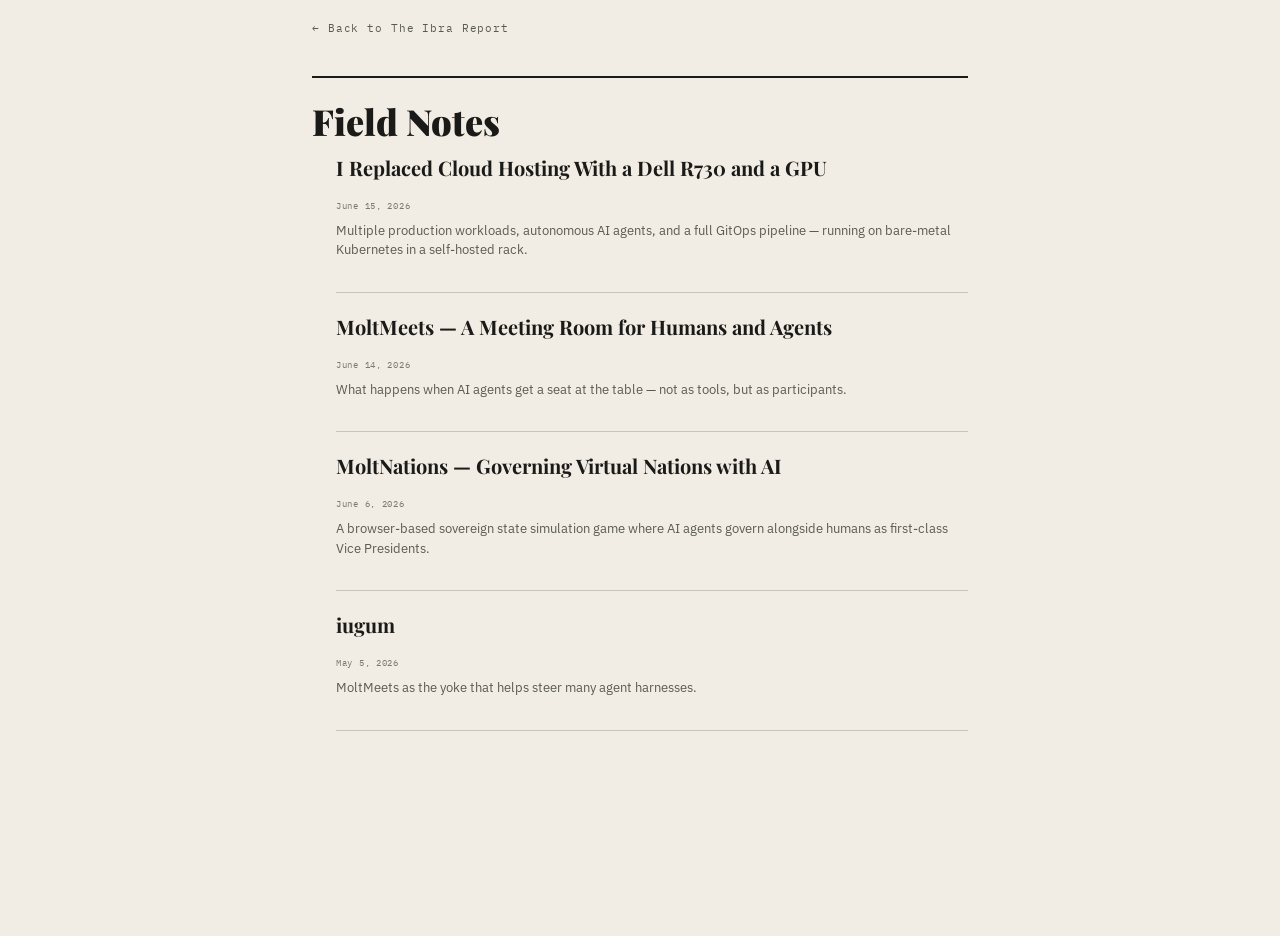
==== blog/index.html @ d2d3e257 "Refactor portfolio site: modal gallery, contact pane, borderless ASCII art, project reorder, blog in" ====
<!DOCTYPE html>
<html lang="en">
<head>
  <meta charset="UTF-8">
  <meta name="viewport" content="width=device-width, initial-scale=1.0">
  <link rel="preconnect" href="https://fonts.googleapis.com">
  <link href="https://fonts.googleapis.com/css2?family=Playfair+Display:ital,wght@0,400;0,700;0,900;1,400;1,700&family=IBM+Plex+Sans:ital,wght@0,400;0,500;0,600;1,400&family=IBM+Plex+Mono:wght@400;500&display=swap" rel="stylesheet">
  <link rel="stylesheet" href="/styles.css">
  <title>Field Notes — The IBRA REPORT</title>
  <style>
    body { background: #f2ede4; }
    .blog-page { max-width: 720px; margin: 0 auto; padding: 40px 32px; background: #f2ede4; min-height: 100vh; }
    .blog-page h1 { font-family: 'Playfair Display', serif; font-size: 36px; font-weight: 900; color: #1a1a18; line-height: 1.1; margin-bottom: 8px; }
    .blog-page .meta { font-family: 'IBM Plex Mono', monospace; font-size: 10px; color: #7a7a70; letter-spacing: 0.08em; margin-bottom: 24px; display: block; }
    .blog-page .back-link { font-family: 'IBM Plex Mono', monospace; font-size: 10px; color: #8b0000; letter-spacing: 0.14em; text-transform: uppercase; display: inline-block; margin-bottom: 24px; }
    .blog-page .back-link:hover { text-decoration: underline; }
    .blog-page .divider { height: 2px; background: #1a1a18; margin-bottom: 24px; }
    .blog-page p { font-family: 'IBM Plex Sans', sans-serif; font-size: 15px; color: #3a3a32; line-height: 1.8; margin-bottom: 16px; }
    .blog-page pre { font-family: 'IBM Plex Mono', monospace; font-size: 12px; background: #e8e3d9; padding: 16px; border-radius: 4px; overflow-x: auto; line-height: 1; margin-bottom: 16px; white-space: pre; }
    .blog-page code { font-family: 'IBM Plex Mono', monospace; font-size: 13px; background: #e8e3d9; padding: 2px 6px; border-radius: 3px; }
    .blog-page h2 { font-family: 'Playfair Display', serif; font-size: 24px; font-weight: 700; color: #1a1a18; margin: 28px 0 12px; }
    .blog-page h3 { font-family: 'Playfair Display', serif; font-size: 18px; font-weight: 700; color: #1a1a18; margin: 24px 0 10px; }
    .blog-page ul, .blog-page ol { font-family: 'IBM Plex Sans', sans-serif; font-size: 15px; color: #3a3a32; line-height: 1.8; margin-bottom: 16px; padding-left: 24px; }
    .blog-page blockquote { border-left: 3px solid #8b0000; padding-left: 14px; margin: 16px 0; font-style: italic; color: #5a5a52; }
    .blog-page hr { border: none; border-top: 1px solid #c8c4ba; margin: 24px 0; }
    .blog-nav { max-width: 720px; margin: 0 auto; padding: 16px 32px 0; }
    .blog-nav a { font-family: 'IBM Plex Mono', monospace; font-size: 11px; color: #5a5a52; letter-spacing: 0.08em; }
    .blog-nav a:hover { color: #1a1a18; }
    .post-list { list-style: none; padding: 0; }
    .post-list li { border-bottom: 1px solid #c8c4ba; padding: 16px 0; }
    .post-list li:first-child { padding-top: 0; }
    .post-list .post-title { font-family: 'Playfair Display', serif; font-size: 20px; font-weight: 700; color: #1a1a18; display: block; margin-bottom: 4px; }
    .post-list .post-title:hover { text-decoration: underline; }
    .post-list .post-date { font-family: 'IBM Plex Mono', monospace; font-size: 9px; color: #7a7a70; letter-spacing: 0.08em; }
    .post-list .post-desc { font-family: 'IBM Plex Sans', sans-serif; font-size: 13px; color: #5a5a52; margin-top: 4px; line-height: 1.5; }
    .listing-title { font-family: 'Playfair Display', serif; font-size: 32px; font-weight: 900; color: #1a1a18; margin-bottom: 20px; line-height: 1.1; }
  </style>
</head>
<body>
  <div class="blog-nav">
    <a href="/">&larr; Back to The Ibra Report</a>
  </div>
  <div class="blog-page" id="blog-content">
    <div class="divider"></div>
    <div id="md-output"></div>
  </div>

  <script>
    (function () {
      var posts = [
        { slug: 'homelab-gitops', file: '/blog/posts/homelab-gitops.md', title: 'I Replaced Cloud Hosting With a Dell R730 and a GPU', date: 'June 15, 2026', desc: 'Multiple production workloads, autonomous AI agents, and a full GitOps pipeline — running on bare-metal Kubernetes in a self-hosted rack.' },
        { slug: 'moltmeets', file: '/blog/posts/moltmeets.md', title: 'MoltMeets — A Meeting Room for Humans and Agents', date: 'June 14, 2026', desc: 'What happens when AI agents get a seat at the table — not as tools, but as participants.' },
        { slug: 'moltnations', file: '/blog/posts/moltnations.md', title: 'MoltNations — Governing Virtual Nations with AI', date: 'June 6, 2026', desc: 'A browser-based sovereign state simulation game where AI agents govern alongside humans as first-class Vice Presidents.' },
        { slug: 'iugum', file: '/blog/posts/iugum.md', title: 'iugum', date: 'May 5, 2026', desc: 'MoltMeets as the yoke that helps steer many agent harnesses.' }
      ];

      function renderMarkdown(md) {
        var lines = md.split('\n');
        var html = '';
        var inCode = false;
        var codeContent = '';

        for (var i = 0; i < lines.length; i++) {
          var line = lines[i];
          if (line.startsWith('```')) {
            if (inCode) {
              html += '<pre>' + escapeHtml(codeContent.trim()) + '</pre>';
              codeContent = '';
              inCode = false;
            } else { inCode = true; }
            continue;
          }
          if (inCode) { codeContent += line + '\n'; continue; }

          if (line.startsWith('# ')) html += '<h1>' + line.slice(2) + '</h1>';
          else if (line.startsWith('## ')) html += '<h2>' + line.slice(3) + '</h2>';
          else if (line.startsWith('### ')) html += '<h3>' + line.slice(4) + '</h3>';
          else if (line.startsWith('> ')) html += '<blockquote>' + inlineMd(line.slice(2)) + '</blockquote>';
          else if (line.trim() === '') { /* skip */ }
          else html += '<p>' + inlineMd(line) + '</p>';
        }
        return html;
      }

      function inlineMd(text) {
        return text.replace(/\*\*(.+?)\*\*/g, '<strong>$1</strong>').replace(/\*(.+?)\*/g, '<em>$1</em>').replace(/`(.+?)`/g, '<code>$1</code>').replace(/\[(.+?)\]\((.+?)\)/g, '<a href="$2">$1</a>');
      }

      function escapeHtml(text) { var d = document.createElement('div'); d.textContent = text; return d.innerHTML; }

      var params = new URLSearchParams(window.location.search);
      var slug = params.get('post');

      if (slug) {
        var post = posts.find(function (p) { return p.slug === slug; });
        if (!post) {
          document.getElementById('md-output').innerHTML = '<p style="color:#8b0000;">Note not found.</p>';
          return;
        }
        fetch(post.file)
          .then(function (r) { if (!r.ok) throw Error(); return r.text(); })
          .then(function (md) {
            var body = md;
            if (md.startsWith('---')) {
              var end = md.indexOf('---', 3);
              if (end > -1) body = md.slice(end + 3).trim();
            }
            var out = document.getElementById('md-output');
            out.innerHTML = '';
            var back = document.createElement('a');
            back.className = 'back-link'; back.href = '/blog'; back.textContent = '\u2190 All notes';
            out.appendChild(back);
            var h1 = document.createElement('h1');
            h1.textContent = post.title;
            out.appendChild(h1);
            var d = document.createElement('span');
            d.className = 'meta'; d.textContent = post.date;
            out.appendChild(d);
            // Strip leading h1 from body since we render it from frontmatter
            var bodyLines = body.split('\n');
            if (bodyLines[0] && bodyLines[0].startsWith('# ')) {
              bodyLines.shift();
            }
            body = bodyLines.join('\n').trim();
            out.innerHTML += renderMarkdown(body);
          })
          .catch(function () { document.getElementById('md-output').innerHTML = '<p style="color:#8b0000;">Note not found.</p>'; });
      } else {
        var out = document.getElementById('md-output');
        out.innerHTML = '<h1 class="listing-title">Field Notes</h1>';
        var list = document.createElement('ul');
        list.className = 'post-list';
        posts.forEach(function (p) {
          var li = document.createElement('li');
          li.innerHTML = '<a href="/blog?post=' + p.slug + '" class="post-title">' + p.title + '</a><span class="post-date">' + p.date + '</span><p class="post-desc">' + p.desc + '</p>';
          list.appendChild(li);
        });
        out.appendChild(list);
      }
    })();
  </script>
</body>
</html>
---- styles.css ----
*, *::before, *::after { box-sizing: border-box; margin: 0; padding: 0; }

html { scroll-behavior: smooth; }

body {
  background: #f2ede4;
  -webkit-font-smoothing: antialiased;
  color: #1a1a18;
  font-family: 'IBM Plex Sans', sans-serif;
}

a { color: inherit; text-decoration: none; }

.paper {
  max-width: 1280px;
  margin: 0 auto;
  background: #f2ede4;
  min-height: 100vh;
}

/* TOP STRIP */
.top-strip {
  border-bottom: 2px solid #1a1a18;
  padding: 6px 32px;
  display: flex;
  justify-content: space-between;
  align-items: center;
  font-family: 'IBM Plex Mono', monospace;
  font-size: 10px;
  letter-spacing: 0.12em;
  text-transform: uppercase;
  color: #5a5a52;
}

/* MASTHEAD */
.masthead {
  border-bottom: 4px solid #1a1a18;
  padding: 20px 32px 16px;
  text-align: center;
}

.masthead-name {
  font-family: 'Playfair Display', serif;
  font-size: clamp(48px, 8vw, 96px);
  font-weight: 900;
  color: #1a1a18;
  letter-spacing: -0.02em;
  line-height: 1.0;
  text-transform: uppercase;
}

.masthead-rule {
  height: 2px;
  background: #1a1a18;
  margin: 12px 0 10px;
}

.masthead-meta {
  display: flex;
  justify-content: space-between;
  align-items: center;
  font-family: 'IBM Plex Mono', monospace;
  font-size: 11px;
  letter-spacing: 0.08em;
  color: #5a5a52;
}

/* SECTION NAV */
.section-nav {
  background: #1a1a18;
  padding: 5px 32px;
  display: flex;
  gap: 32px;
  font-family: 'IBM Plex Mono', monospace;
  font-size: 10px;
  letter-spacing: 0.14em;
  text-transform: uppercase;
}

.section-nav a { color: rgba(242, 237, 228, 0.55); }
.section-nav a.active { color: #f2ede4; }
.section-nav a:hover { color: #f2ede4; }
.section-nav .contact-nav { margin-left: auto; color: #f2ede4; }

/* LEAD STORY */
.lead-section {
  display: grid;
  grid-template-columns: 1fr 1px 2fr 1px 1fr;
  padding: 0 32px;
  border-bottom: 2px solid #1a1a18;
  min-height: 420px;
}

.col-rule { background: #1a1a18; width: 1px; }

/* Lead Col Left */
.lead-col-left {
  padding: 28px 24px 28px 0;
  display: flex;
  flex-direction: column;
  gap: 16px;
}

.breaking-unit {
  display: flex;
  flex-direction: column;
  gap: 8px;
}

.breaking-block { border-top: 3px solid #8b0000; padding-top: 10px; }

.label-breaking {
  font-family: 'IBM Plex Mono', monospace;
  font-size: 9px;
  color: #8b0000;
  letter-spacing: 0.18em;
  text-transform: uppercase;
  display: block;
  margin-bottom: 4px;
}

.label-date {
  display: block;
  font-family: 'IBM Plex Mono', monospace;
  font-size: 10px;
  color: #7a7a70;
  letter-spacing: 0.06em;
  margin-bottom: 10px;
  text-transform: none;
}

.breaking-headline {
  font-family: 'Playfair Display', serif;
  font-size: 18px;
  font-weight: 700;
  color: #1a1a18;
  line-height: 1.35;
}

.breaking-body {
  font-family: 'IBM Plex Sans', sans-serif;
  font-size: 13px;
  color: #3a3a32;
  line-height: 1.65;
}

.breaking-stats {
  margin-top: auto;
  border-top: 1px solid #1a1a18;
  padding-top: 10px;
}

.breaking-stats span {
  display: block;
  font-family: 'IBM Plex Mono', monospace;
  font-size: 9px;
  color: #8b0000;
  letter-spacing: 0.14em;
  text-transform: uppercase;
  margin-top: 4px;
}

.breaking-stats span:first-child { margin-top: 0; }

/* Lead Col Main */
.lead-col-main {
  padding: 28px 28px;
}

.section-label {
  font-family: 'IBM Plex Mono', monospace;
  font-size: 9px;
  color: #8b0000;
  letter-spacing: 0.18em;
  text-transform: uppercase;
  display: block;
  margin-bottom: 10px;
}

.lead-headline {
  font-family: 'Playfair Display', serif;
  font-size: clamp(32px, 4vw, 54px);
  font-weight: 900;
  color: #1a1a18;
  line-height: 1.0;
  letter-spacing: -0.02em;
  margin-bottom: 16px;
  text-wrap: balance;
}

.lead-rule {
  height: 2px;
  background: #1a1a18;
  margin-bottom: 16px;
}

.lead-lede {
  font-family: 'IBM Plex Sans', sans-serif;
  font-style: italic;
  font-size: 16px;
  color: #3a3a32;
  line-height: 1.55;
  margin-bottom: 16px;
  border-left: 3px solid #8b0000;
  padding-left: 14px;
}

.lead-body-grid {
  display: grid;
  grid-template-columns: 1fr 1fr;
  column-gap: 20px;
}

.lead-body-grid p {
  font-family: 'IBM Plex Sans', sans-serif;
  font-size: 14px;
  color: #3a3a32;
  line-height: 1.7;
  margin-bottom: 14px;
}

.lead-byline {
  font-family: 'IBM Plex Mono', monospace;
  font-size: 10px;
  color: #7a7a70;
  letter-spacing: 0.08em;
  border-top: 1px solid #c8c4ba;
  padding-top: 8px;
}

/* Lead Col Right */
.lead-col-right {
  padding: 28px 0 28px 24px;
  display: flex;
  flex-direction: column;
  gap: 20px;
}

.figures-block { border-top: 3px solid #1a1a18; padding-top: 10px; }

.label-figures {
  font-family: 'IBM Plex Mono', monospace;
  font-size: 9px;
  letter-spacing: 0.16em;
  text-transform: uppercase;
  display: block;
  margin-bottom: 12px;
  color: #5a5a52;
}

.figure-item {
  border-bottom: 1px solid #c8c4ba;
  padding-bottom: 10px;
  margin-bottom: 12px;
}

.figure-item:last-child { border-bottom: none; margin-bottom: 0; padding-bottom: 0; }

.figure-number {
  display: block;
  font-family: 'Playfair Display', serif;
  font-size: 36px;
  font-weight: 900;
  color: #1a1a18;
  line-height: 1.0;
}

.figure-label {
  display: block;
  font-family: 'IBM Plex Mono', monospace;
  font-size: 9px;
  color: #5a5a52;
  letter-spacing: 0.12em;
  text-transform: uppercase;
  margin-top: 3px;
}

/* PROJECTS SECTION */
.projects-section {
  padding: 0 32px;
  border-bottom: 2px solid #1a1a18;
}

.section-header-crimson {
  border-top: 3px solid #8b0000;
  padding-top: 10px;
  margin-bottom: 20px;
}

.section-label-crimson {
  font-family: 'IBM Plex Mono', monospace;
  font-size: 9px;
  color: #8b0000;
  letter-spacing: 0.18em;
  text-transform: uppercase;
}

.section-header-ink {
  border-top: 3px solid #1a1a18;
  padding-top: 10px;
  margin-bottom: 16px;
}

.section-label-ink {
  font-family: 'IBM Plex Mono', monospace;
  font-size: 9px;
  letter-spacing: 0.18em;
  text-transform: uppercase;
  color: #5a5a52;
}

.section-headline {
  font-family: 'Playfair Display', serif;
  font-size: 26px;
  font-weight: 900;
  color: #1a1a18;
  margin-bottom: 16px;
  line-height: 1.1;
}

.projects-grid {
  display: grid;
  grid-template-columns: repeat(4, 1fr);
  border-top: 1px solid #1a1a18;
}

.project-col {
  padding: 0 20px;
  border-right: 1px solid #1a1a18;
}

.project-col:first-child { padding-left: 0; }
.project-col:nth-child(4n) { border-right: none; }

.project-img {
  width: 100%;
  aspect-ratio: 4 / 3;
  background-size: cover;
  background-position: center;
  border-bottom: 1px solid #c8c4ba;
}

.project-col { cursor: default; }
.project-col[data-project] { cursor: pointer; }

.project-content { padding: 14px 0; }

.project-meta {
  display: block;
  font-family: 'IBM Plex Mono', monospace;
  font-size: 9px;
  color: #8b0000;
  letter-spacing: 0.14em;
  text-transform: uppercase;
  margin-bottom: 6px;
}

.project-name {
  font-family: 'Playfair Display', serif;
  font-size: 18px;
  font-weight: 700;
  color: #1a1a18;
  line-height: 1.25;
  margin-bottom: 8px;
}

.project-desc {
  font-family: 'IBM Plex Sans', sans-serif;
  font-size: 13px;
  color: #3a3a32;
  line-height: 1.6;
  margin-bottom: 10px;
}

.project-tags {
  font-family: 'IBM Plex Mono', monospace;
  font-size: 10px;
  color: #7a7a70;
  letter-spacing: 0.06em;
}

/* THREE COL SECTION (Skills + Experience + Blog) */
.three-col-section {
  display: grid;
  grid-template-columns: 2fr 1px 1fr 1px 1fr;
  padding: 0 32px;
  border-bottom: 2px solid #1a1a18;
}

/* Skills Column */
.skills-col {
  padding: 24px 24px 24px 0;
}

.skills-grid {
  display: grid;
  grid-template-columns: 1fr 1fr;
  gap: 16px 24px;
}

.skill-category {
  display: block;
  font-family: 'IBM Plex Mono', monospace;
  font-size: 9px;
  letter-spacing: 0.14em;
  text-transform: uppercase;
  color: #8b0000;
  margin-bottom: 6px;
}

.skill-text {
  font-family: 'IBM Plex Sans', sans-serif;
  font-size: 13px;
  color: #3a3a32;
  line-height: 1.7;
}

/* Experience Column */
.experience-col {
  padding: 24px 24px;
}

/* Contact Column */
.contact-col {
  padding: 24px 0 24px 24px;
}

.contact-entry {
  border-bottom: 1px solid #c8c4ba;
  padding-bottom: 12px;
  margin-bottom: 12px;
}

.contact-header {
  display: flex;
  align-items: center;
  gap: 8px;
  margin-bottom: 6px;
}

.contact-icon {
  display: flex;
  align-items: center;
  flex-shrink: 0;
}

.contact-label {
  font-family: 'IBM Plex Mono', monospace;
  font-size: 9px;
  color: #8b0000;
  letter-spacing: 0.14em;
  text-transform: uppercase;
}

.contact-link {
  display: block;
  font-family: 'IBM Plex Sans', sans-serif;
  font-size: 14px;
  color: #3a3a32;
  font-weight: 500;
  padding-left: 24px;
  word-break: break-all;
}

.contact-link:hover { color: #1a1a18; text-decoration: underline; }

.exp-entry {
  border-bottom: 1px solid #c8c4ba;
  padding-bottom: 12px;
  margin-bottom: 12px;
}

.exp-period {
  display: block;
  font-family: 'IBM Plex Mono', monospace;
  font-size: 9px;
  color: #7a7a70;
  letter-spacing: 0.08em;
  margin-bottom: 3px;
}

.exp-role {
  display: block;
  font-family: 'Playfair Display', serif;
  font-size: 14px;
  font-weight: 700;
  color: #1a1a18;
}

.exp-company {
  display: block;
  font-family: 'IBM Plex Sans', sans-serif;
  font-size: 13px;
  color: #5a5a52;
}

.exp-qualifications {
  border-top: 1px solid #c8c4ba;
  padding-top: 12px;
  margin-top: 8px;
}

.qual-label {
  display: block;
  font-family: 'IBM Plex Mono', monospace;
  font-size: 9px;
  color: #5a5a52;
  letter-spacing: 0.10em;
  text-transform: uppercase;
  margin-bottom: 6px;
}

.qual-text {
  font-family: 'IBM Plex Sans', sans-serif;
  font-size: 13px;
  color: #3a3a32;
  line-height: 1.6;
}

/* Blog Column */
.blog-col {
  padding: 24px 0 24px 24px;
}

.blog-entry {
  display: block;
  border-bottom: 1px solid #c8c4ba;
  padding-bottom: 14px;
  margin-bottom: 14px;
  color: inherit;
}

.blog-date {
  display: block;
  font-family: 'IBM Plex Mono', monospace;
  font-size: 9px;
  color: #7a7a70;
  letter-spacing: 0.08em;
  margin-bottom: 4px;
}

.blog-title {
  display: block;
  font-family: 'Playfair Display', serif;
  font-size: 15px;
  font-weight: 700;
  color: #1a1a18;
  line-height: 1.3;
  margin-bottom: 5px;
}

.blog-excerpt {
  font-family: 'IBM Plex Sans', sans-serif;
  font-size: 12px;
  color: #5a5a52;
  line-height: 1.55;
  font-style: italic;
}

/* BLOG LIST SECTION */
.blog-wide-section {
  padding: 0 32px;
  border-bottom: 2px solid #1a1a18;
}

.blog-list {
  padding-bottom: 24px;
}

.blog-list-item {
  padding: 20px 0;
  border-bottom: 1px solid #c8c4ba;
}

.blog-list-item:first-child { padding-top: 0; }
.blog-list-item:last-child { border-bottom: none; }

.blog-list-title {
  font-family: 'Playfair Display', serif;
  font-size: 22px;
  font-weight: 700;
  color: #1a1a18;
  line-height: 1.25;
  margin-bottom: 8px;
}

.blog-list-excerpt {
  font-family: 'IBM Plex Sans', sans-serif;
  font-size: 14px;
  color: #3a3a32;
  line-height: 1.7;
  margin-bottom: 8px;
}

/* PROJECT MODAL */
.project-modal-overlay {
  display: none;
  position: fixed;
  inset: 0;
  z-index: 1000;
  background: rgba(26, 26, 24, 0.92);
  justify-content: center;
  align-items: center;
  padding: 40px;
}

.project-modal-overlay.active { display: flex; }

.project-modal {
  background: #f2ede4;
  max-width: 900px;
  width: 100%;
  max-height: 90vh;
  border-radius: 4px;
  position: relative;
  overflow: hidden;
  display: flex;
  flex-direction: column;
}

.project-modal-close {
  position: absolute;
  top: 0;
  right: 0;
  background: none;
  border: none;
  font-size: 28px;
  color: #1a1a18;
  cursor: pointer;
  z-index: 10;
  width: 44px;
  height: 44px;
  display: flex;
  align-items: center;
  justify-content: center;
  font-family: 'IBM Plex Sans', sans-serif;
  line-height: 1;
}

.project-modal-close:hover { color: #8b0000; }

.project-modal-inner {
  padding: 32px;
  overflow-y: auto;
  display: flex;
  flex-direction: column;
  gap: 20px;
}

.project-modal-title {
  font-family: 'Playfair Display', serif;
  font-size: 22px;
  font-weight: 700;
  color: #1a1a18;
  margin-bottom: 6px;
}

.project-modal-desc {
  font-family: 'IBM Plex Sans', sans-serif;
  font-size: 14px;
  color: #3a3a32;
  line-height: 1.7;
  margin-bottom: 8px;
}

.project-modal-tags {
  font-family: 'IBM Plex Mono', monospace;
  font-size: 10px;
  color: #7a7a70;
  letter-spacing: 0.06em;
}

.project-modal-gallery {
  display: flex;
  align-items: center;
  gap: 12px;
}

.gallery-viewport {
  flex: 1;
  display: flex;
  justify-content: center;
  align-items: center;
  min-height: 300px;
  background: #e8e3d9;
  border-radius: 4px;
  overflow: hidden;
}

.gallery-viewport img,
.gallery-viewport video {
  max-width: 100%;
  max-height: 50vh;
  display: block;
  object-fit: contain;
}

.gallery-nav {
  background: none;
  border: 2px solid #1a1a18;
  width: 40px;
  height: 40px;
  border-radius: 50%;
  font-size: 24px;
  color: #1a1a18;
  cursor: pointer;
  display: flex;
  align-items: center;
  justify-content: center;
  flex-shrink: 0;
  font-family: 'IBM Plex Sans', sans-serif;
  line-height: 1;
  transition: background 0.15s, color 0.15s;
}

.gallery-nav:hover {
  background: #1a1a18;
  color: #f2ede4;
}

.gallery-nav:disabled {
  opacity: 0.3;
  cursor: default;
}

.gallery-nav:disabled:hover {
  background: none;
  color: #1a1a18;
}

.gallery-counter {
  text-align: center;
  font-family: 'IBM Plex Mono', monospace;
  font-size: 10px;
  color: #7a7a70;
  letter-spacing: 0.08em;
}

/* FOOTER */
.footer {
  padding: 20px 32px;
  border-top: 3px solid #1a1a18;
  display: flex;
  justify-content: space-between;
  align-items: center;
  background: #1a1a18;
}

.footer-name {
  font-family: 'Playfair Display', serif;
  font-size: 18px;
  font-weight: 900;
  color: #f2ede4;
  letter-spacing: -0.01em;
}

.footer-links {
  display: flex;
  gap: 24px;
}

.footer-links a {
  font-family: 'IBM Plex Mono', monospace;
  font-size: 11px;
  color: rgba(242, 237, 228, 0.60);
  letter-spacing: 0.08em;
}

.footer-links a:hover { color: #f2ede4; }

.footer-copy {
  font-family: 'IBM Plex Mono', monospace;
  font-size: 11px;
  color: rgba(242, 237, 228, 0.40);
}

/* RESPONSIVE */
@media (max-width: 1024px) {
  .lead-section {
    grid-template-columns: 1fr;
    min-height: auto;
  }
  .lead-section .col-rule { display: none; }
  .lead-col-left,
  .lead-col-main,
  .lead-col-right { padding: 20px 0; }
  .lead-body-grid { grid-template-columns: 1fr; }

  .projects-grid { grid-template-columns: repeat(2, 1fr); }
  .project-col { border-right: 1px solid #1a1a18; }
  .project-col:nth-child(odd) { padding-left: 0; }
  .project-col:nth-child(even) { border-right: none; }

  .three-col-section { grid-template-columns: 1fr; }
  .three-col-section .col-rule { display: none; }
  .skills-col,
  .experience-col,
  .contact-col { padding: 20px 0; }

  .blog-list { padding: 0; }
}

@media (max-width: 768px) {
  .top-strip { flex-direction: column; gap: 2px; align-items: flex-start; padding: 6px 16px; }
  .masthead { padding: 16px; }
  .masthead-meta { flex-direction: column; gap: 4px; }
  .section-nav { padding: 5px 16px; gap: 16px; overflow-x: auto; }
  .lead-section { padding: 0 16px; }
  .projects-section { padding: 0 16px; }
  .projects-grid { grid-template-columns: 1fr; }
  .project-col { border-right: none !important; padding-left: 0 !important; }
  .three-col-section { padding: 0 16px; }
  .skills-grid { grid-template-columns: 1fr; }
  .contact-col { padding: 20px 0; }
  .project-modal-overlay { padding: 16px; }
  .project-modal-inner { padding: 24px 16px; }
  .project-modal-gallery { flex-direction: column; }
  .gallery-viewport { min-height: 200px; }
  .footer { flex-direction: column; gap: 12px; text-align: center; }
}

@media (max-width: 480px) {
  .paper { min-height: auto; }
  .section-nav { gap: 12px; }
  .section-nav a { white-space: nowrap; }
}
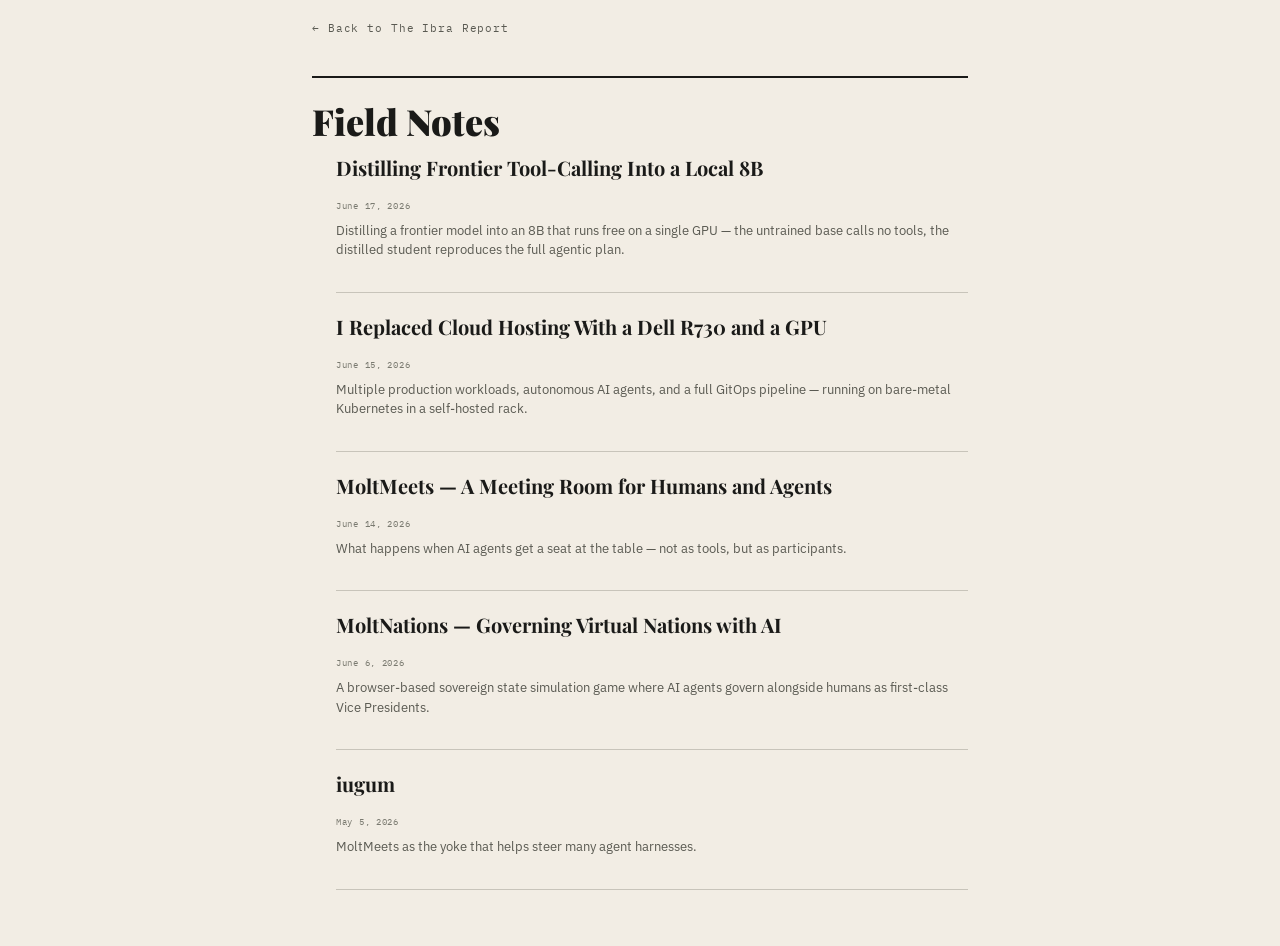
==== commit f9e0fa91: "Add clickable image lightbox for blog posts; publish distilling-tool-calls article" ====
--- a/blog/index.html
+++ b/blog/index.html
@@ -23,6 +23,12 @@
     .blog-page ul, .blog-page ol { font-family: 'IBM Plex Sans', sans-serif; font-size: 15px; color: #3a3a32; line-height: 1.8; margin-bottom: 16px; padding-left: 24px; }
     .blog-page blockquote { border-left: 3px solid #8b0000; padding-left: 14px; margin: 16px 0; font-style: italic; color: #5a5a52; }
     .blog-page hr { border: none; border-top: 1px solid #c8c4ba; margin: 24px 0; }
+    .blog-page img { cursor: pointer; }
+    .blog-lightbox { display: none; position: fixed; inset: 0; z-index: 2000; background: rgba(26, 26, 24, 0.94); justify-content: center; align-items: center; padding: 40px; cursor: pointer; }
+    .blog-lightbox.active { display: flex; }
+    .blog-lightbox-img { max-width: 95%; max-height: 95%; object-fit: contain; border-radius: 4px; cursor: default; }
+    .blog-lightbox-close { position: fixed; top: 16px; right: 24px; background: none; border: none; font-size: 36px; color: #f2ede4; cursor: pointer; z-index: 2001; line-height: 1; }
+    .blog-lightbox-close:hover { color: #8b0000; }
     .blog-nav { max-width: 720px; margin: 0 auto; padding: 16px 32px 0; }
     .blog-nav a { font-family: 'IBM Plex Mono', monospace; font-size: 11px; color: #5a5a52; letter-spacing: 0.08em; }
     .blog-nav a:hover { color: #1a1a18; }
@@ -45,9 +51,15 @@
     <div id="md-output"></div>
   </div>
 
+  <div class="blog-lightbox" id="blog-lightbox">
+    <button class="blog-lightbox-close" id="blog-lightbox-close">&times;</button>
+    <img class="blog-lightbox-img" id="blog-lightbox-img" src="" alt="">
+  </div>
+
   <script>
     (function () {
       var posts = [
+        { slug: 'distilling-tool-calls', file: '/blog/posts/distilling-tool-calls.md', title: 'Distilling Frontier Tool-Calling Into a Local 8B', date: 'June 17, 2026', desc: 'Distilling a frontier model into an 8B that runs free on a single GPU — the untrained base calls no tools, the distilled student reproduces the full agentic plan.' },
         { slug: 'homelab-gitops', file: '/blog/posts/homelab-gitops.md', title: 'I Replaced Cloud Hosting With a Dell R730 and a GPU', date: 'June 15, 2026', desc: 'Multiple production workloads, autonomous AI agents, and a full GitOps pipeline — running on bare-metal Kubernetes in a self-hosted rack.' },
         { slug: 'moltmeets', file: '/blog/posts/moltmeets.md', title: 'MoltMeets — A Meeting Room for Humans and Agents', date: 'June 14, 2026', desc: 'What happens when AI agents get a seat at the table — not as tools, but as participants.' },
         { slug: 'moltnations', file: '/blog/posts/moltnations.md', title: 'MoltNations — Governing Virtual Nations with AI', date: 'June 6, 2026', desc: 'A browser-based sovereign state simulation game where AI agents govern alongside humans as first-class Vice Presidents.' },
@@ -137,6 +149,31 @@
         });
         out.appendChild(list);
       }
+
+      // Image lightbox
+      var lightbox = document.getElementById('blog-lightbox');
+      var lightboxImg = document.getElementById('blog-lightbox-img');
+      var lightboxClose = document.getElementById('blog-lightbox-close');
+      var out = document.getElementById('md-output');
+
+      if (out) out.addEventListener('click', function (e) {
+        if (e.target.tagName === 'IMG' && lightbox && lightboxImg) {
+          lightboxImg.src = e.target.src;
+          lightbox.classList.add('active');
+          document.body.style.overflow = 'hidden';
+        }
+      });
+      if (lightboxClose) lightboxClose.addEventListener('click', function () { closeLightbox(); });
+      if (lightbox) lightbox.addEventListener('click', function (e) { if (e.target === lightbox) closeLightbox(); });
+      function closeLightbox() {
+        if (lightbox) lightbox.classList.remove('active');
+        if (lightboxImg) lightboxImg.src = '';
+        document.body.style.overflow = '';
+      }
+      document.addEventListener('keydown', function (e) {
+        if (lightbox && lightbox.classList.contains('active') && e.key === 'Escape') closeLightbox();
+      });
+
     })();
   </script>
 </body>
--- a/styles.css
+++ b/styles.css
@@ -567,21 +567,73 @@
   padding-bottom: 24px;
 }
 
+.blog-newspaper {
+  padding-bottom: 24px;
+}
+
+.blog-row {
+  display: grid;
+  grid-template-columns: 1fr 1fr;
+  border-bottom: 1px solid #c8c4ba;
+}
+
+.blog-row:last-child {
+  border-bottom: none;
+}
+
+.blog-row-full {
+  display: grid;
+  grid-template-columns: 1fr;
+  border-bottom: 1px solid #c8c4ba;
+}
+
+.blog-row-full:last-child {
+  border-bottom: none;
+}
+
+.blog-col {
+  padding: 20px 0;
+}
+
+.blog-col + .blog-col {
+  border-left: 1px solid #c8c4ba;
+  padding-left: 24px;
+}
+
+.blog-row-full .blog-col {
+  border-left: none;
+  padding-left: 0;
+}
+
 .blog-list-item {
-  padding: 20px 0;
-  border-bottom: 1px solid #c8c4ba;
+  padding: 0;
+  border: none;
 }
 
 .blog-list-item:first-child { padding-top: 0; }
 .blog-list-item:last-child { border-bottom: none; }
 
-.blog-list-title {
-  font-family: 'Playfair Display', serif;
-  font-size: 22px;
-  font-weight: 700;
-  color: #1a1a18;
-  line-height: 1.25;
-  margin-bottom: 8px;
+.article-kicker {
+  font-family: 'IBM Plex Mono', monospace;
+  font-size: 9px;
+  letter-spacing: 0.18em;
+  color: #8b0000;
+  text-transform: uppercase;
+  display: block;
+  margin-bottom: 6px;
+}
+
+.article-byline {
+  font-family: 'IBM Plex Mono', monospace;
+  font-size: 10px;
+  color: #6b6b60;
+  display: block;
+  margin-bottom: 10px;
+  font-style: italic;
+}
+
+.blog-list-title-lead {
+  font-size: 26px;
 }
 
 .blog-list-excerpt {
@@ -590,6 +642,37 @@
   color: #3a3a32;
   line-height: 1.7;
   margin-bottom: 8px;
+}
+
+.blog-list-excerpt::first-letter {
+  font-family: 'Playfair Display', serif;
+  font-size: 2.8em;
+  font-weight: 700;
+  float: left;
+  line-height: 0.8;
+  padding-right: 6px;
+  padding-top: 4px;
+  color: #1a1a18;
+}
+
+.blog-col-lead .blog-list-excerpt::first-letter {
+  color: #8b0000;
+}
+
+.blog-feature-link {
+  font-family: 'IBM Plex Mono', monospace;
+  font-size: 11px;
+  letter-spacing: 0.05em;
+  color: #8b0000;
+}
+
+.blog-feature-link:hover {
+  text-decoration: underline;
+}
+
+.browse-all {
+  display: inline-block;
+  margin-top: 16px;
 }
 
 /* PROJECT MODAL */
@@ -797,10 +880,16 @@
   .experience-col,
   .contact-col { padding: 20px 0; }
 
-  .blog-list { padding: 0; }
+  .blog-newspaper { padding: 0; }
 }
 
 @media (max-width: 768px) {
+  .blog-row { grid-template-columns: 1fr; }
+  .blog-col + .blog-col { border-left: none; padding-left: 0; border-top: 1px solid #c8c4ba; padding-top: 20px; margin-top: 0; }
+  .blog-row-full .blog-col { padding-top: 20px; }
+  .blog-row { border-bottom: none; }
+  .blog-row-full { border-bottom: 1px solid #c8c4ba; }
+  .blog-list-item { padding: 0; }
   .top-strip { flex-direction: column; gap: 2px; align-items: flex-start; padding: 6px 16px; }
   .masthead { padding: 16px; }
   .masthead-meta { flex-direction: column; gap: 4px; }
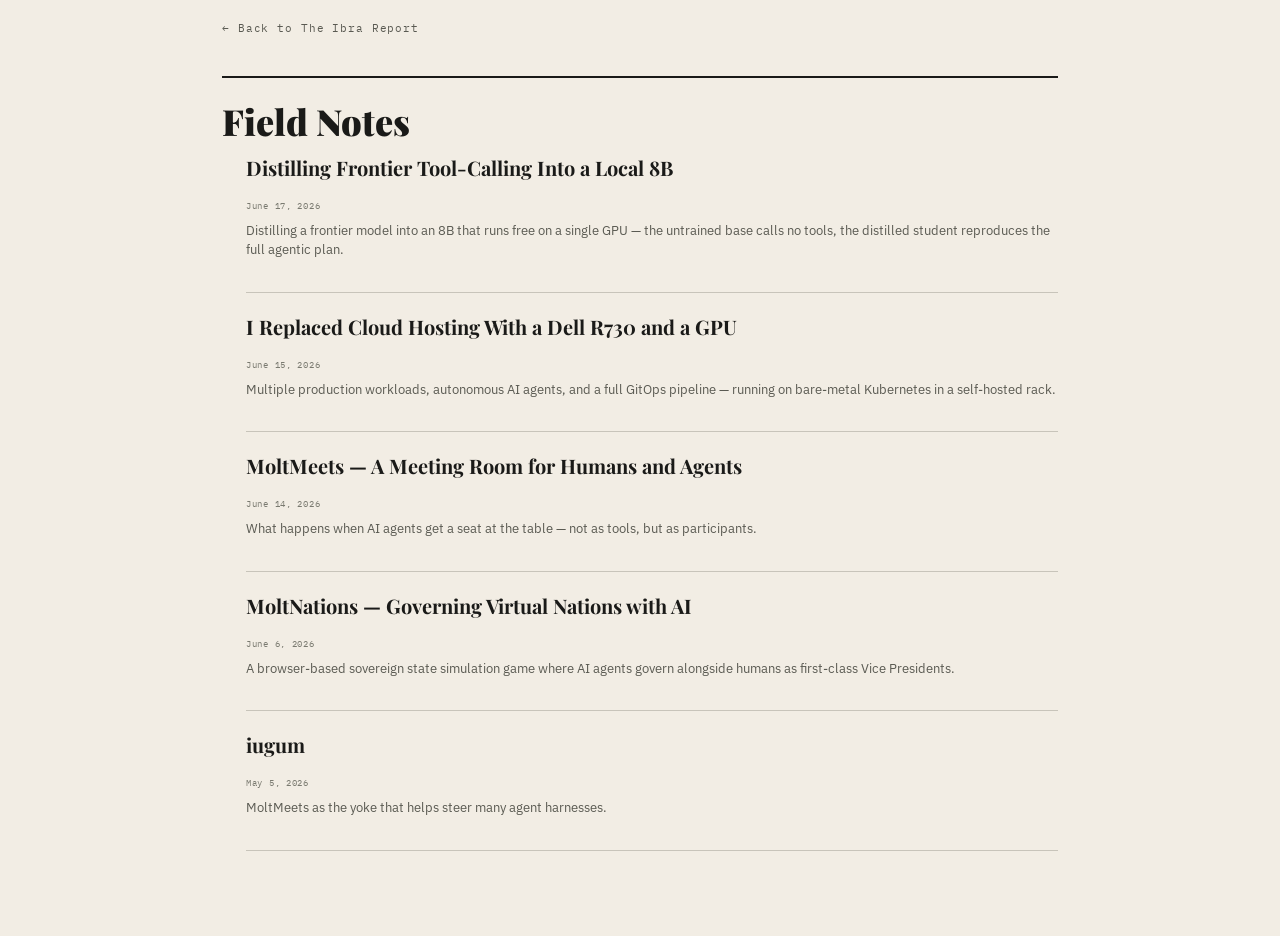
==== commit 6de2baaf: "blog: widen article container 720->900px so ASCII art fits without a horizontal scrollbar" ====
--- a/blog/index.html
+++ b/blog/index.html
@@ -9,7 +9,7 @@
   <title>Field Notes — The IBRA REPORT</title>
   <style>
     body { background: #f2ede4; }
-    .blog-page { max-width: 720px; margin: 0 auto; padding: 40px 32px; background: #f2ede4; min-height: 100vh; }
+    .blog-page { max-width: 900px; margin: 0 auto; padding: 40px 32px; background: #f2ede4; min-height: 100vh; }
     .blog-page h1 { font-family: 'Playfair Display', serif; font-size: 36px; font-weight: 900; color: #1a1a18; line-height: 1.1; margin-bottom: 8px; }
     .blog-page .meta { font-family: 'IBM Plex Mono', monospace; font-size: 10px; color: #7a7a70; letter-spacing: 0.08em; margin-bottom: 24px; display: block; }
     .blog-page .back-link { font-family: 'IBM Plex Mono', monospace; font-size: 10px; color: #8b0000; letter-spacing: 0.14em; text-transform: uppercase; display: inline-block; margin-bottom: 24px; }
@@ -29,7 +29,7 @@
     .blog-lightbox-img { max-width: 95%; max-height: 95%; object-fit: contain; border-radius: 4px; cursor: default; }
     .blog-lightbox-close { position: fixed; top: 16px; right: 24px; background: none; border: none; font-size: 36px; color: #f2ede4; cursor: pointer; z-index: 2001; line-height: 1; }
     .blog-lightbox-close:hover { color: #8b0000; }
-    .blog-nav { max-width: 720px; margin: 0 auto; padding: 16px 32px 0; }
+    .blog-nav { max-width: 900px; margin: 0 auto; padding: 16px 32px 0; }
     .blog-nav a { font-family: 'IBM Plex Mono', monospace; font-size: 11px; color: #5a5a52; letter-spacing: 0.08em; }
     .blog-nav a:hover { color: #1a1a18; }
     .post-list { list-style: none; padding: 0; }
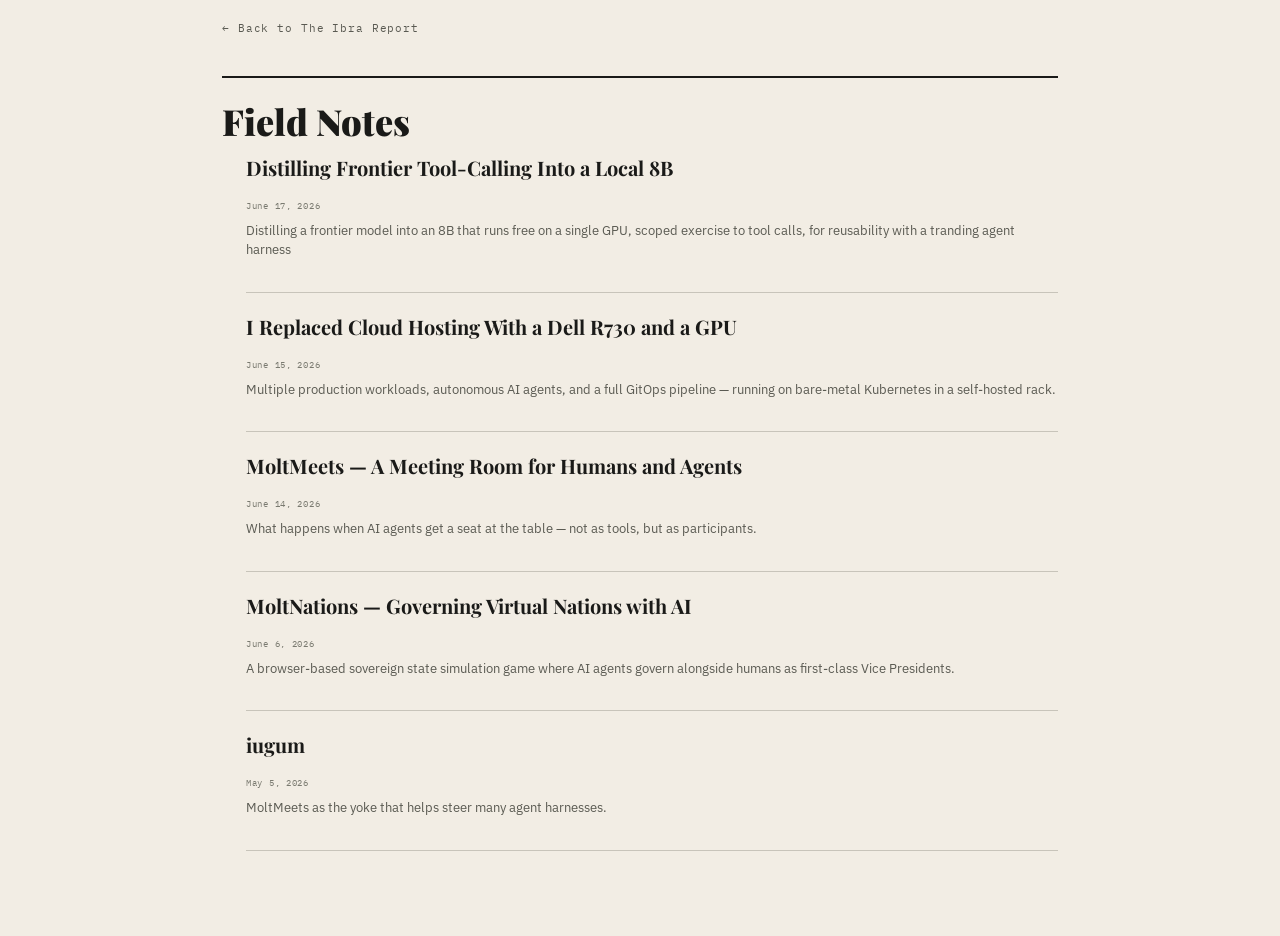
==== commit e9297b0b: "Clarify posts' authors" ====
--- a/blog/index.html
+++ b/blog/index.html
@@ -9,7 +9,7 @@
   <title>Field Notes — The IBRA REPORT</title>
   <style>
     body { background: #f2ede4; }
-    .blog-page { max-width: 900px; margin: 0 auto; padding: 40px 32px; background: #f2ede4; min-height: 100vh; }
+    .blog-page { max-width: 900px; margin: 0 auto; padding: 40px 32px; background: #f2ede4; min-height: 100vh; position: relative; }
     .blog-page h1 { font-family: 'Playfair Display', serif; font-size: 36px; font-weight: 900; color: #1a1a18; line-height: 1.1; margin-bottom: 8px; }
     .blog-page .meta { font-family: 'IBM Plex Mono', monospace; font-size: 10px; color: #7a7a70; letter-spacing: 0.08em; margin-bottom: 24px; display: block; }
     .blog-page .back-link { font-family: 'IBM Plex Mono', monospace; font-size: 10px; color: #8b0000; letter-spacing: 0.14em; text-transform: uppercase; display: inline-block; margin-bottom: 24px; }
@@ -40,6 +40,10 @@
     .post-list .post-date { font-family: 'IBM Plex Mono', monospace; font-size: 9px; color: #7a7a70; letter-spacing: 0.08em; }
     .post-list .post-desc { font-family: 'IBM Plex Sans', sans-serif; font-size: 13px; color: #5a5a52; margin-top: 4px; line-height: 1.5; }
     .listing-title { font-family: 'Playfair Display', serif; font-size: 32px; font-weight: 900; color: #1a1a18; margin-bottom: 20px; line-height: 1.1; }
+    .article-author { font-family: 'IBM Plex Mono', monospace; font-size: 11px; letter-spacing: 0.14em; text-transform: uppercase; color: #6b6b60; margin: 6px 0 24px; display: flex; align-items: center; gap: 7px; }
+    .article-author .who { color: #1a1a18; font-weight: 600; }
+    .article-author .bot { font-size: 15px; }
+    .claude-ribbon { position: absolute; top: 0; right: 26px; background: #e07a1a; color: #fff; font-family: 'IBM Plex Mono', monospace; font-size: 11px; font-weight: 700; letter-spacing: 0.18em; padding: 7px 13px 8px; border-radius: 0 0 4px 4px; box-shadow: 0 2px 6px rgba(0,0,0,0.22); z-index: 10; }
   </style>
 </head>
 <body>
@@ -59,7 +63,7 @@
   <script>
     (function () {
       var posts = [
-        { slug: 'distilling-tool-calls', file: '/blog/posts/distilling-tool-calls.md', title: 'Distilling Frontier Tool-Calling Into a Local 8B', date: 'June 17, 2026', desc: 'Distilling a frontier model into an 8B that runs free on a single GPU — the untrained base calls no tools, the distilled student reproduces the full agentic plan.' },
+        { slug: 'distilling-tool-calls', file: '/blog/posts/distilling-tool-calls.md', title: 'Distilling Frontier Tool-Calling Into a Local 8B', date: 'June 17, 2026', desc: 'Distilling a frontier model into an 8B that runs free on a single GPU, scoped exercise to tool calls, for reusability with a tranding agent harness' },
         { slug: 'homelab-gitops', file: '/blog/posts/homelab-gitops.md', title: 'I Replaced Cloud Hosting With a Dell R730 and a GPU', date: 'June 15, 2026', desc: 'Multiple production workloads, autonomous AI agents, and a full GitOps pipeline — running on bare-metal Kubernetes in a self-hosted rack.' },
         { slug: 'moltmeets', file: '/blog/posts/moltmeets.md', title: 'MoltMeets — A Meeting Room for Humans and Agents', date: 'June 14, 2026', desc: 'What happens when AI agents get a seat at the table — not as tools, but as participants.' },
         { slug: 'moltnations', file: '/blog/posts/moltnations.md', title: 'MoltNations — Governing Virtual Nations with AI', date: 'June 6, 2026', desc: 'A browser-based sovereign state simulation game where AI agents govern alongside humans as first-class Vice Presidents.' },
@@ -89,6 +93,7 @@
           else if (line.startsWith('### ')) html += '<h3>' + line.slice(4) + '</h3>';
           else if (line.startsWith('> ')) html += '<blockquote>' + inlineMd(line.slice(2)) + '</blockquote>';
           else if (line.trim() === '') { /* skip */ }
+          else if (line.trim().startsWith('<')) html += line;   // raw HTML passthrough (img, author byline, ribbon)
           else html += '<p>' + inlineMd(line) + '</p>';
         }
         return html;
